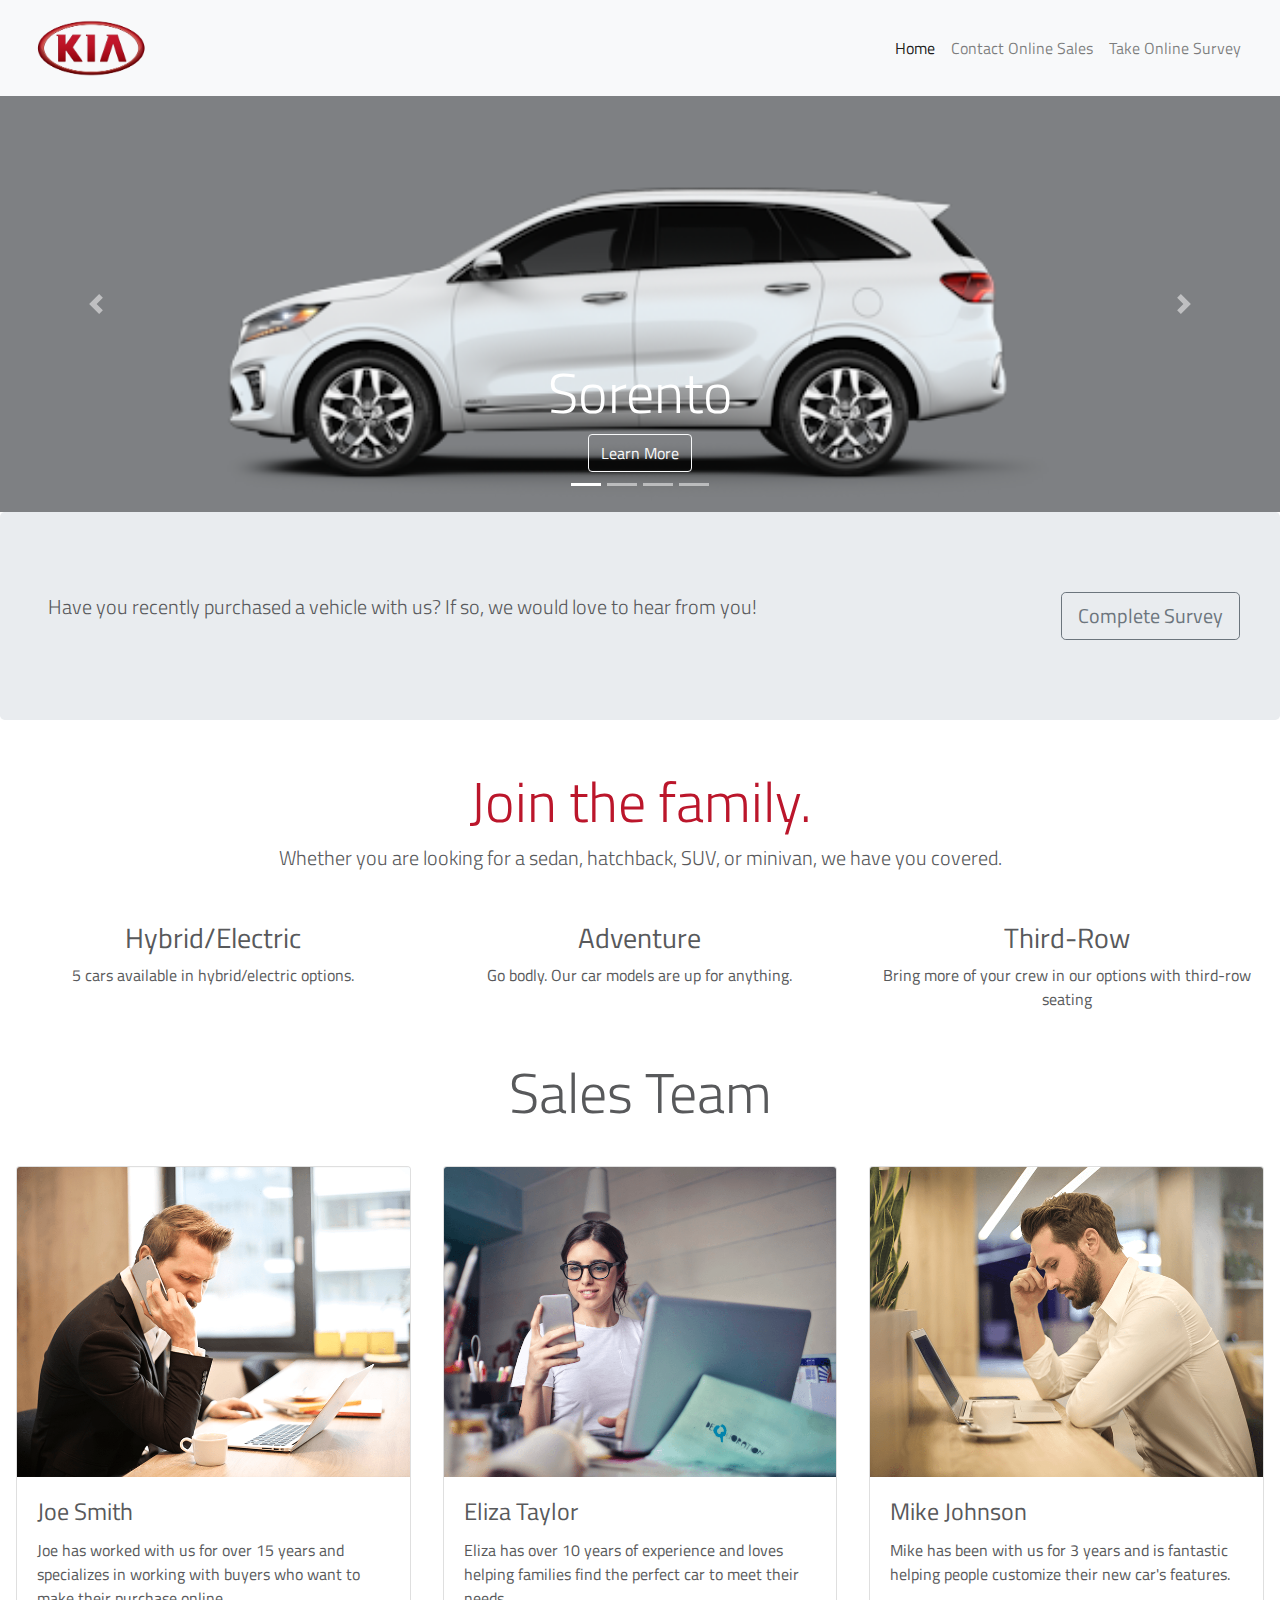
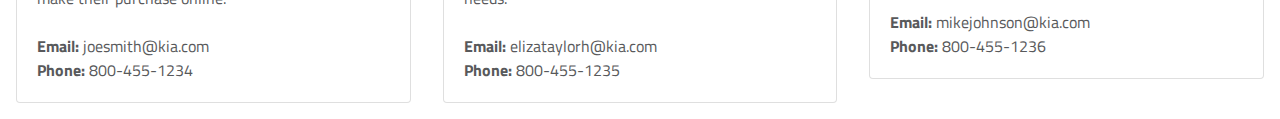
==== index.html @ 2dd49ed8 "Update and rename lab4b.html to index.html" ====
<!--Name: Kirsten McCain; Lab: 4b; Date: 10/6/19; Description: A simple main page for Kia using bootstrap to expand upon from the previous lab. -->
<!DOCTYPE html>
<html lang="en">
<head>
	<meta charset="utf-8">
	<meta name="viewport" content="width=device-width, initial-scale=1">
	<title>Kia - Home Page</title>
	<link rel="stylesheet" href="https://maxcdn.bootstrapcdn.com/bootstrap/4.0.0/css/bootstrap.min.css">
	<script src="https://ajax.googleapis.com/ajax/libs/jquery/3.3.1/jquery.min.js"></script>
	<script src="https://cdnjs.cloudflare.com/ajax/libs/popper.js/1.12.9/umd/popper.min.js"></script>
	<script src="https://maxcdn.bootstrapcdn.com/bootstrap/4.0.0/js/bootstrap.min.js"></script>
	<link rel="stylesheet" href="https://use.fontawesome.com/releases/v5.7.0/css/all.css" integrity="sha384-lZN37f5QGtY3VHgisS14W3ExzMWZxybE1SJSEsQp9S+oqd12jhcu+A56Ebc1zFSJ" crossorigin="anonymous">
	<link rel="stylesheet" href="style.css">
</head>
<body>

<!-- Navigation -->
<nav class="navbar navbar-expand-md navbar-light bg-light sticky-top">
<div class="container-fluid">
	<a class="navbar-brand" href="#"><img src ="img/KIA-logo.png" alt="KIA Logo" width="120"></a>
	<button class="navbar-toggler" type="button" data-toggle="collapse" data-target="#navbarResponsive">
		<span class="navbar-toggler-icon"></span>
	</button>
	<div class="collapse navbar-collapse" id="navbarResponsive">
		<ul class="navbar-nav ml-auto">
			<li class="nav-item active">
				<a class="nav-link" href="#">Home</a>
			</li>
			<li class="nav-item">
				<a class="nav-link" href="#onlineSales">Contact Online Sales</a>
			</li>
			<li class="nav-item">
				<a class="nav-link" href="/lab2b.html">Take Online Survey</a>
			</li>			
		</ul>
	</div>
</div>
</nav>

<!--- Image Slider -->
	<div id="slides" class="carousel slide" data-ride="carousel">
		<!-- Indicators -->
		<ul class="carousel-indicators">
			<li data-target="#slides" data-slide-to="0" class="active"></li>
			<li data-target="#slides" data-slide-to="1"></li>
			<li data-target="#slides" data-slide-to="2"></li>
			<li data-target="#slides" data-slide-to="3"></li>
		</ul>
		<!-- The slideshow -->
		<div class="carousel-inner">
			<div class="carousel-item active">
				<img src="img/sorento.png">
				<div class="carousel-caption">
					<h1 class="display-4">Sorento</h1>
					<button type="button" class="btn btn-outline-light btn-md" data-toggle="modal" data-target="#sorentoDetails">Learn More</button>
				</div>
			</div>
			<div class="carousel-item">
				<img src="img/stinger.png">
				<div class="carousel-caption">
					<h1 class="display-4">Stinger</h1>
					<button type="button" class="btn btn-outline-light btn-md" data-toggle="modal" data-target="#stingerDetails">Learn More</button>
				</div>
			</div>
			<div class="carousel-item">
				<img src="img/niro.png">
				<div class="carousel-caption">
					<h1 class="display-4">Niro</h1>
					<button type="button" class="btn btn-outline-light btn-md" data-toggle="modal" data-target="#niroDetails">Learn More</button>
				</div>
			</div>
			<div class="carousel-item">
				<img src="img/sedona.png">
				<div class="carousel-caption">
					<h1 class="display-4">Sedona</h1>
					<button type="button" class="btn btn-outline-light btn-md" data-toggle="modal" data-target="#sedonaDetails">Learn More</button>
				</div>
			</div>
		<!-- Sorento Modal -->
		<div class="modal fade" id="sorentoDetails" tabindex="0" role="dialog" aria-labelledby="sorentoModal" aria-hidden="true">
				<div class="modal-dialog modal-dialog-centered" role="document">
				  <div class="modal-content">
					<div class="modal-header">
					  <h5 class="modal-title" id="sorentoModal">Model Information</h5>
					  <button type="button" class="close" data-dismiss="modal" aria-label="Close">
						<span aria-hidden="true">&times;</span>
					  </button>
					</div>
					<div class="modal-body">
					 <ul>						 
						<li><b>Model: </b> 2019 Sorento</li>
						<li><b>Type: </b> Mid-Size SUV</li>
						<li><b>Price: </b> $26,290 starting MSRP</li>
						<li><b>MPG: </b> 22 city/29 highway mpg</li>
						<li><b>3rd Row Seating: </b> YES</li>
						<li><b>Powertrain:</b> 6-Speed Automatic Transmission</li>
						<li><b>Drive: </b> Available Dynamax™ All-Wheel-Drive</li>
					 </ul>
					</div>
				  </div>
				</div>
			  </div>
		<!-- Stinger Modal -->
		<div class="modal fade" id="stingerDetails" tabindex="-1" role="dialog" aria-labelledby="stingerModal" aria-hidden="true">
				<div class="modal-dialog modal-dialog-centered" role="document">
				  <div class="modal-content">
					<div class="modal-header">
					  <h5 class="modal-title" id="stingerModal">Model Information</h5>
					  <button type="button" class="close" data-dismiss="modal" aria-label="Close">
						<span aria-hidden="true">&times;</span>
					  </button>
					</div>
					<div class="modal-body">
					 <ul>
					 	<li><b>Model: </b> 2019 Stinger</li>
						<li><b>Type: </b> Sports Sedan</li>
						<li><b>Price: </b> $32,990 starting MSRP</li>
						<li><b>MPG: </b> 22 city/29 highway mpg</li>
						<li><b>3rd Row Seating: </b> NO</li>
						<li><b>Powertrain:</b> 8-speed Automatic Transmission, Paddle Shifters</li>
						<li><b>Drive: </b> Rear-Wheel Drive or available All-Wheel Drive</li>
					 </ul>
					</div>
				  </div>
				</div>
			  </div>		
			  <!-- Niro Modal -->
			  <div class="modal fade" id="niroDetails" tabindex="-1" role="dialog" aria-labelledby="niroModal" aria-hidden="true">
					  <div class="modal-dialog modal-dialog-centered" role="document">
						<div class="modal-content">
						  <div class="modal-header">
							<h5 class="modal-title" id="niroModal">Model Information</h5>
							<button type="button" class="close" data-dismiss="modal" aria-label="Close">
							  <span aria-hidden="true">&times;</span>
							</button>
						  </div>
						  <div class="modal-body">
						   <ul>
							   <li><b>Model: </b> 2019 Niro</li>
							  <li><b>Type: </b> Crossover SUV Hybrid</li>
							  <li><b>Price: </b> $23,490 starting MSRP</li>
							  <li><b>MPG: </b> 52 city/49 highway mpg</li>
							  <li><b>3rd Row Seating: </b> NO</li>
							  <li><b>Powertrain:</b> Standard 6-speed Dual-clutch Automatic Transmission</li>
							  <li><b>Drive: </b> Front-Wheel Drive (FWD)</li>
						   </ul>
						  </div>
						</div>
					  </div>
					</div>			
			  <!-- Sedona Modal -->
			  <div class="modal fade" id="sedonaDetails" tabindex="-1" role="dialog" aria-labelledby="sedonaModal" aria-hidden="true">
					<div class="modal-dialog modal-dialog-centered" role="document">
					  <div class="modal-content">
						<div class="modal-header">
						  <h5 class="modal-title" id="sedonaModal">Model Information</h5>
						  <button type="button" class="close" data-dismiss="modal" aria-label="Close">
							<span aria-hidden="true">&times;</span>
						  </button>
						</div>
						<div class="modal-body">
						 <ul>
							 <li><b>Model: </b> 2020 Sedona</li>
							<li><b>Type: </b> Minivan</li>
							<li><b>Price: </b> $27,400 starting MSRP</li>
							<li><b>MPG: </b> 18 city/24 highway mpg</li>
							<li><b>3rd Row Seating: </b> Available 8-Passenger Seating Configuration</li>
							<li><b>Powertrain:</b> 8-Speed Automatic Transmission with Sportmatic™</li>
							<li><b>Drive: </b> Front-Wheel Drive (FWD)</li>
						 </ul>
						</div>
					  </div>
					</div>
				  </div>
		<!-- Left and right controls -->
		<a class="carousel-control-prev" href="#slides" data-slide="prev">
			<span class="carousel-control-prev-icon"></span>
		 </a>
		 <a class="carousel-control-next" href="#slides" data-slide="next">
			<span class="carousel-control-next-icon"></span>
		</a>	

		</div>
		</div>
</div>

<!--- Jumbotron -->
<div class="container-fluid">
	<div class="row jumbotron">
		<div class="col-xs-12 col-sm-12 col-md-9 col-lg-9 col-xl-10">
			<p class="lead">Have you recently purchased a vehicle with us? If so, we would love to hear from you!</p>
		</div>
		<div class="col-xs-12 col-sm-12 col-md-3 col-lg-3 col-xl-2">
			<a href="http://ps11.pstcc.edu/~c2375b09/lab3.html"><button type="button" class="btn btn-outline-secondary btn-lg">Complete Survey</button></a>
		</div>
	</div>
</div>

<!--- Welcome Section -->
<div class="container-fluid padding">
<div class="row welcome text-center">
	<div class="col-12">
		<h1 class="display-4 red">Join the family.</h1>
		<p class="lead">Whether you are looking for a sedan, hatchback, SUV, or minivan, we have you covered.</p>
	</div>
	<hr class="my-4">
</div>
</div>

<!--- Three Column Section -->
<div class="container-fluid padding">
<div class="row text-center padding">
	<div class="col-xs-12 col-sm-6 col-md-4">
		<i class="fas fa-charging-station" style="font-size:200%;"></i>
		<h3 class =>Hybrid/Electric</h3>
		<p>5 cars available in hybrid/electric options.</p>
	</div>
	<div class="col-xs-12 col-sm-6 col-md-4">
		<i class="fas fa-map" style="font-size:200%;"></i>
		<h3>Adventure</h3>
		<p>Go bodly. Our car models are up for anything. </p>
	</div>
	<div class="col-sm-12 col-md-4">
		<i class="fas fa-user-plus" style="font-size:200%;"></i>
		<h3>Third-Row</h3>
		<p>Bring more of your crew in our options with third-row seating </p>
	</div>
	<hr class="my-4">
</div>	
</div>

  
<!--- Online Sales Team -->
<div class="container-fluid padding" id="onlineSales">
<div class="row welcome text-center">
	<div class="col-12">
		<h1 class="display-4">Sales Team</h1>
	</div>
</div>
</div>

<!--- Cards -->
<div class="container-fluid padding">
<div class="row padding">
	<div class="col-md-4">
		<div class="card">
			<img class="card-img-top" src="img/team1.png">
			<div class="card-body">
				<h4 class="card-title">Joe Smith</h4>
				<p class="card-text">Joe has worked with us for over 15 years and specializes in working with buyers who want to make their purchase online.<br><br><strong>Email: </strong> joesmith@kia.com<br><strong>Phone: </strong> 800-455-1234</p>
			</div>
		</div>
	</div>
	<div class="col-md-4">
			<div class="card">
				<img class="card-img-top" src="img/team2.png">
				<div class="card-body">
					<h4 class="card-title">Eliza Taylor</h4>
					<p class="card-text">Eliza has over 10 years of experience and loves helping families find the perfect car to meet their needs.<br><br><strong>Email: </strong> elizataylorh@kia.com<br><strong>Phone: </strong> 800-455-1235</p>
				</div>
			</div>
		</div>
		<div class="col-md-4">
				<div class="card">
					<img class="card-img-top" src="img/team3.png">
					<div class="card-body">
						<h4 class="card-title">Mike Johnson</h4>
						<p class="card-text">Mike has been with us for 3 years and is fantastic helping people customize their new car's features.<br><br><strong>Email: </strong> mikejohnson@kia.com<br><strong>Phone: </strong> 800-455-1236</p>
					</div>
				</div>
			</div>		
</div>
</div>


</body>
</html>
---- style.css ----
@import url('https://fonts.googleapis.com/css?family=Titillium+Web&display=swap');




/*---Media Queries --*/
@media (max-width: 992px) {

  }
@media (max-width: 768px) {
  
}
@media (max-width: 576px) {
  
}

body {
  font-family: 'Titillium Web', sans-serif;
  color: #58595b;
}

.carousel-inner img {
  width: 65%;
  margin: auto;
}

.red {
  color: #bb162b;
}

/*---Firefox Bug Fix --*/
.carousel-item {
  transition: -webkit-transform 0.5s ease;
  transition: transform 0.5s ease;
  transition: transform 0.5s ease, -webkit-transform 0.5s ease;
  -webkit-backface-visibility: visible;
  backface-visibility: visible;
  margin: auto;
  text-align: center;
}

#slides{
  background-color: #7e8083;
}

/*--- Bootstrap Padding Fix --*/
[class*="col-"] {
    padding: 1rem;
}





/*
Extra small (xs) devices (portrait phones, less than 576px)
No media query since this is the default in Bootstrap

Small (sm) devices (landscape phones, 576px and up)
@media (min-width: 576px) { ... }

Medium (md) devices (tablets, 768px and up)
@media (min-width: 768px) { ... }

Large (lg) devices (desktops, 992px and up)
@media (min-width: 992px) { ... }

Extra (xl) large devices (large desktops, 1200px and up)
@media (min-width: 1200px) { ... }
*/
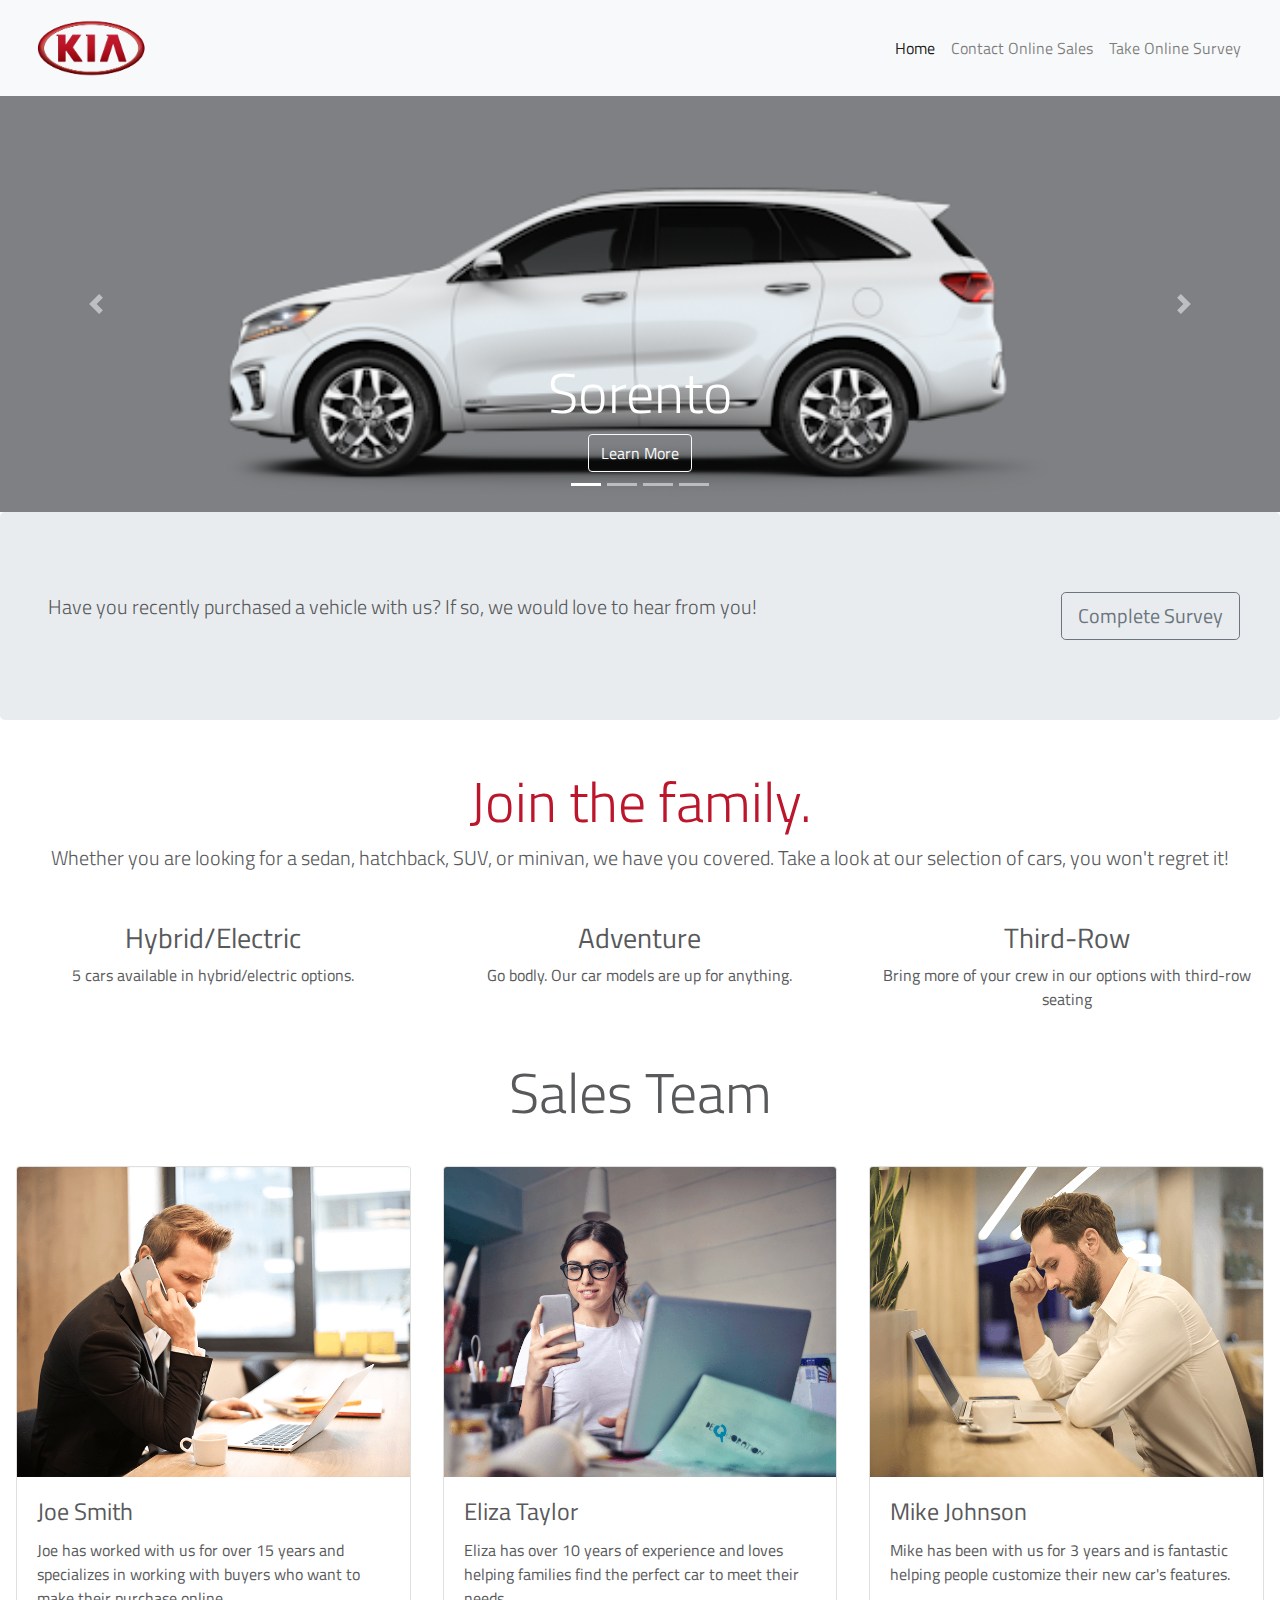
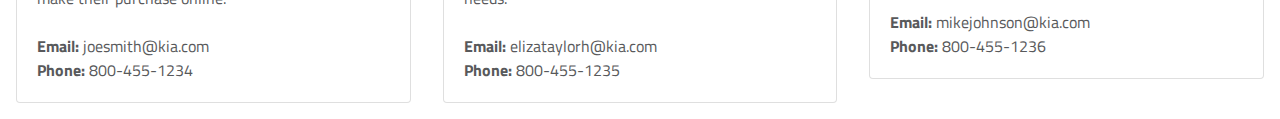
==== commit 76b0425c: "Update index.html" ====
--- a/index.html
+++ b/index.html
@@ -191,7 +191,7 @@
 			<p class="lead">Have you recently purchased a vehicle with us? If so, we would love to hear from you!</p>
 		</div>
 		<div class="col-xs-12 col-sm-12 col-md-3 col-lg-3 col-xl-2">
-			<a href="http://ps11.pstcc.edu/~c2375b09/lab3.html"><button type="button" class="btn btn-outline-secondary btn-lg">Complete Survey</button></a>
+			<a href="/lab2.html"><button type="button" class="btn btn-outline-secondary btn-lg">Complete Survey</button></a>
 		</div>
 	</div>
 </div>
@@ -201,7 +201,7 @@
 <div class="row welcome text-center">
 	<div class="col-12">
 		<h1 class="display-4 red">Join the family.</h1>
-		<p class="lead">Whether you are looking for a sedan, hatchback, SUV, or minivan, we have you covered.</p>
+		<p class="lead">Whether you are looking for a sedan, hatchback, SUV, or minivan, we have you covered. Take a look at our selection of cars, you won't regret it!</p>
 	</div>
 	<hr class="my-4">
 </div>
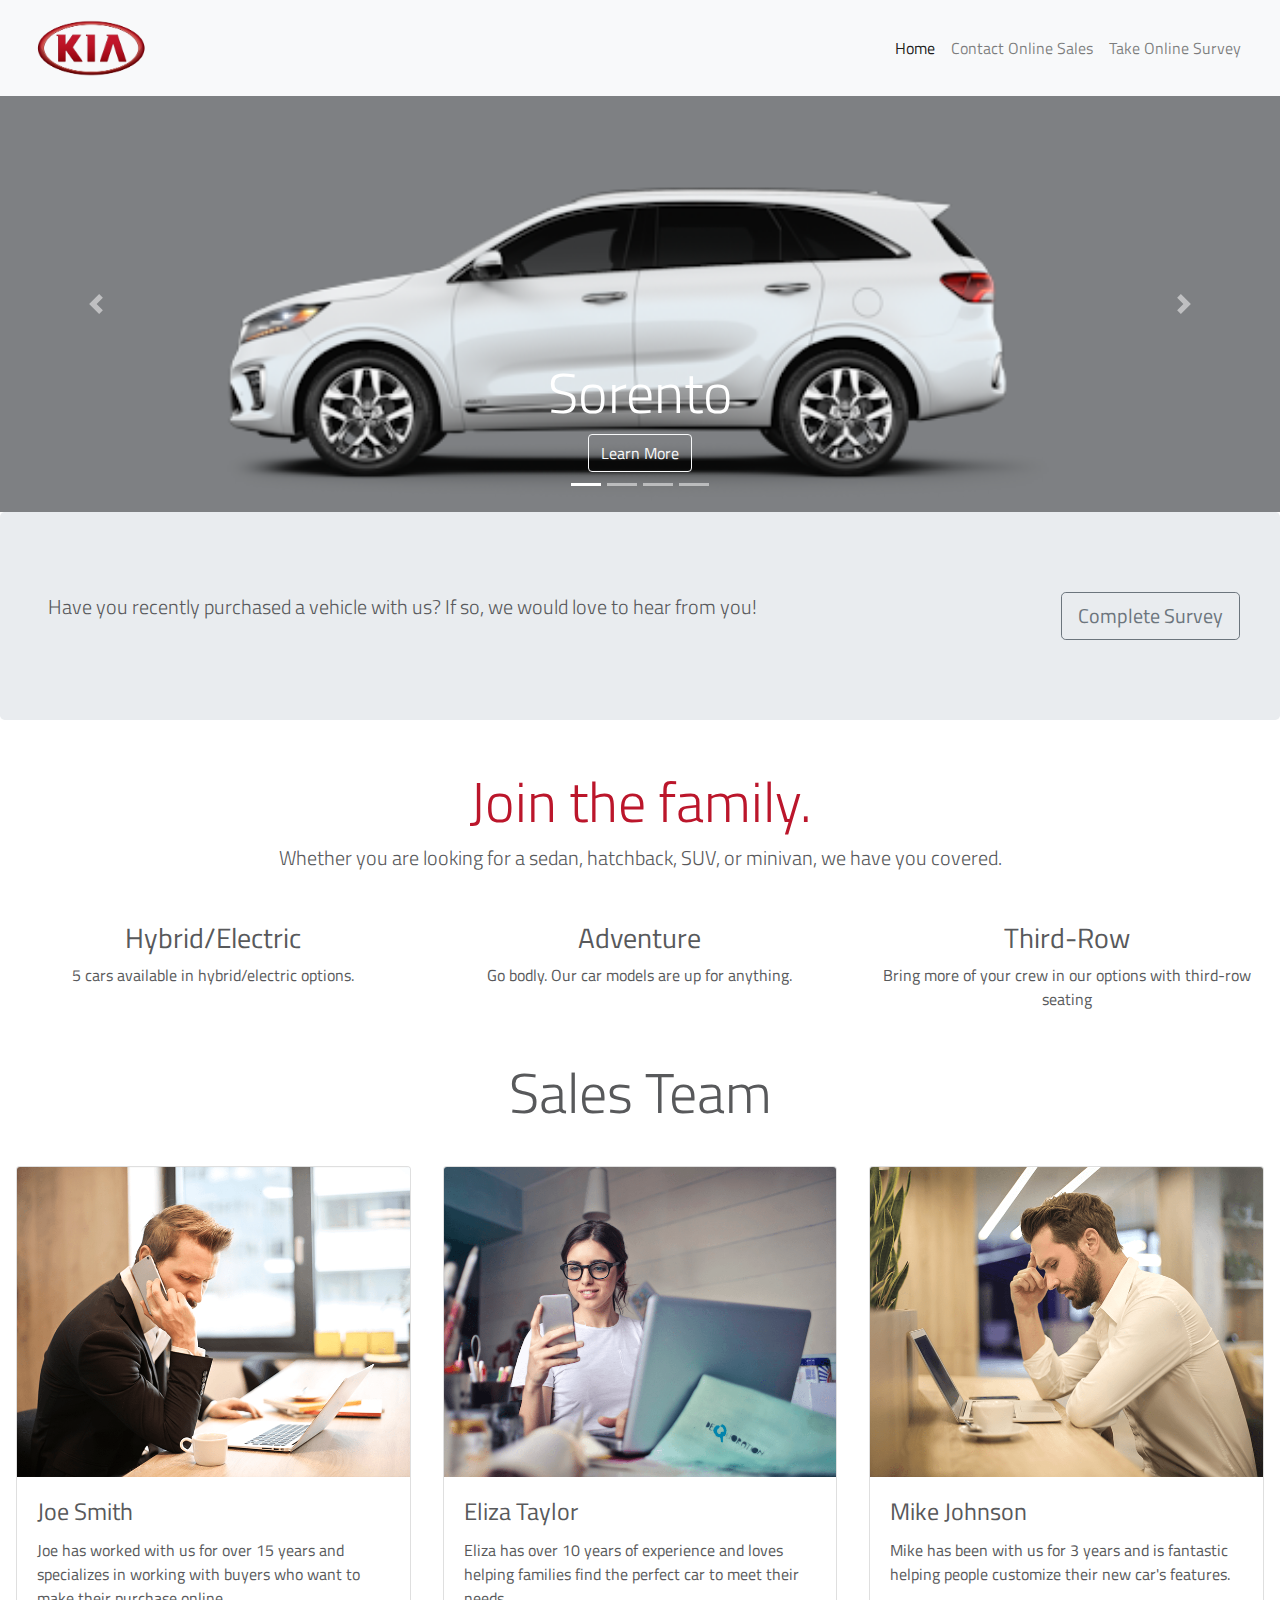
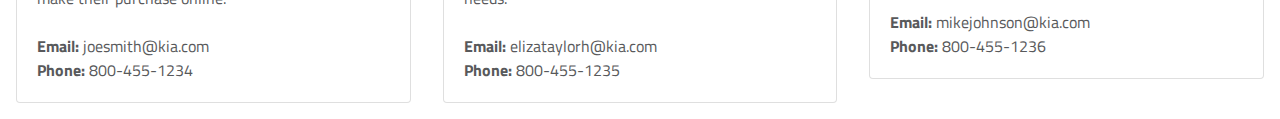
==== commit 81e140d7: "Rename lab4b.html to index.html" ====
--- a/index.html
+++ b/index.html
@@ -191,7 +191,7 @@
 			<p class="lead">Have you recently purchased a vehicle with us? If so, we would love to hear from you!</p>
 		</div>
 		<div class="col-xs-12 col-sm-12 col-md-3 col-lg-3 col-xl-2">
-			<a href="/lab2.html"><button type="button" class="btn btn-outline-secondary btn-lg">Complete Survey</button></a>
+			<a href="http://ps11.pstcc.edu/~c2375b09/lab3.html"><button type="button" class="btn btn-outline-secondary btn-lg">Complete Survey</button></a>
 		</div>
 	</div>
 </div>
@@ -201,7 +201,7 @@
 <div class="row welcome text-center">
 	<div class="col-12">
 		<h1 class="display-4 red">Join the family.</h1>
-		<p class="lead">Whether you are looking for a sedan, hatchback, SUV, or minivan, we have you covered. Take a look at our selection of cars, you won't regret it!</p>
+		<p class="lead">Whether you are looking for a sedan, hatchback, SUV, or minivan, we have you covered.</p>
 	</div>
 	<hr class="my-4">
 </div>
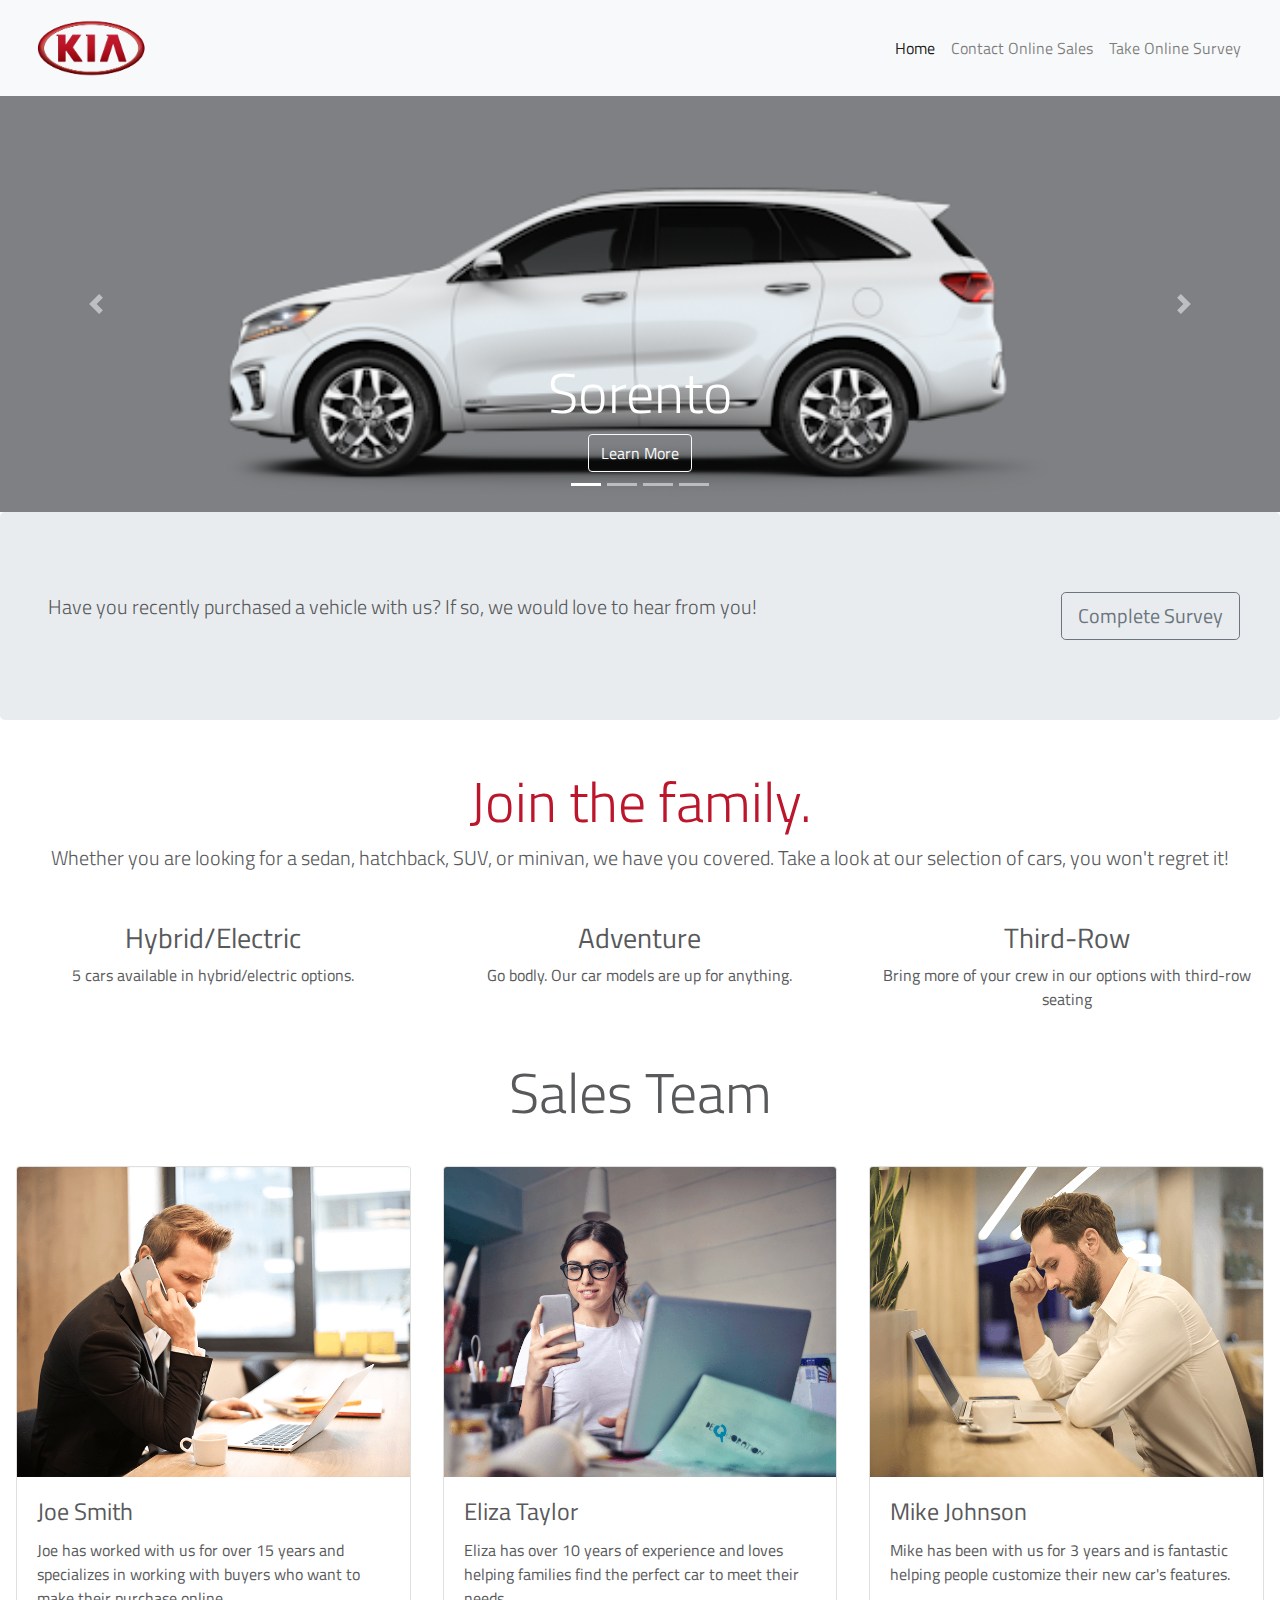
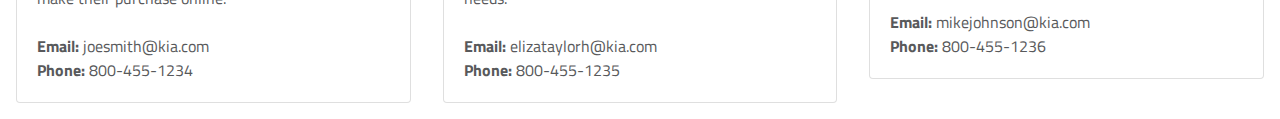
==== commit 87c22e48: "Merge pull request #2 from kirsten-marie/TestingPages" ====
--- a/index.html
+++ b/index.html
@@ -191,7 +191,7 @@
 			<p class="lead">Have you recently purchased a vehicle with us? If so, we would love to hear from you!</p>
 		</div>
 		<div class="col-xs-12 col-sm-12 col-md-3 col-lg-3 col-xl-2">
-			<a href="http://ps11.pstcc.edu/~c2375b09/lab3.html"><button type="button" class="btn btn-outline-secondary btn-lg">Complete Survey</button></a>
+			<a href="/lab2.html"><button type="button" class="btn btn-outline-secondary btn-lg">Complete Survey</button></a>
 		</div>
 	</div>
 </div>
@@ -201,7 +201,7 @@
 <div class="row welcome text-center">
 	<div class="col-12">
 		<h1 class="display-4 red">Join the family.</h1>
-		<p class="lead">Whether you are looking for a sedan, hatchback, SUV, or minivan, we have you covered.</p>
+		<p class="lead">Whether you are looking for a sedan, hatchback, SUV, or minivan, we have you covered. Take a look at our selection of cars, you won't regret it!</p>
 	</div>
 	<hr class="my-4">
 </div>
